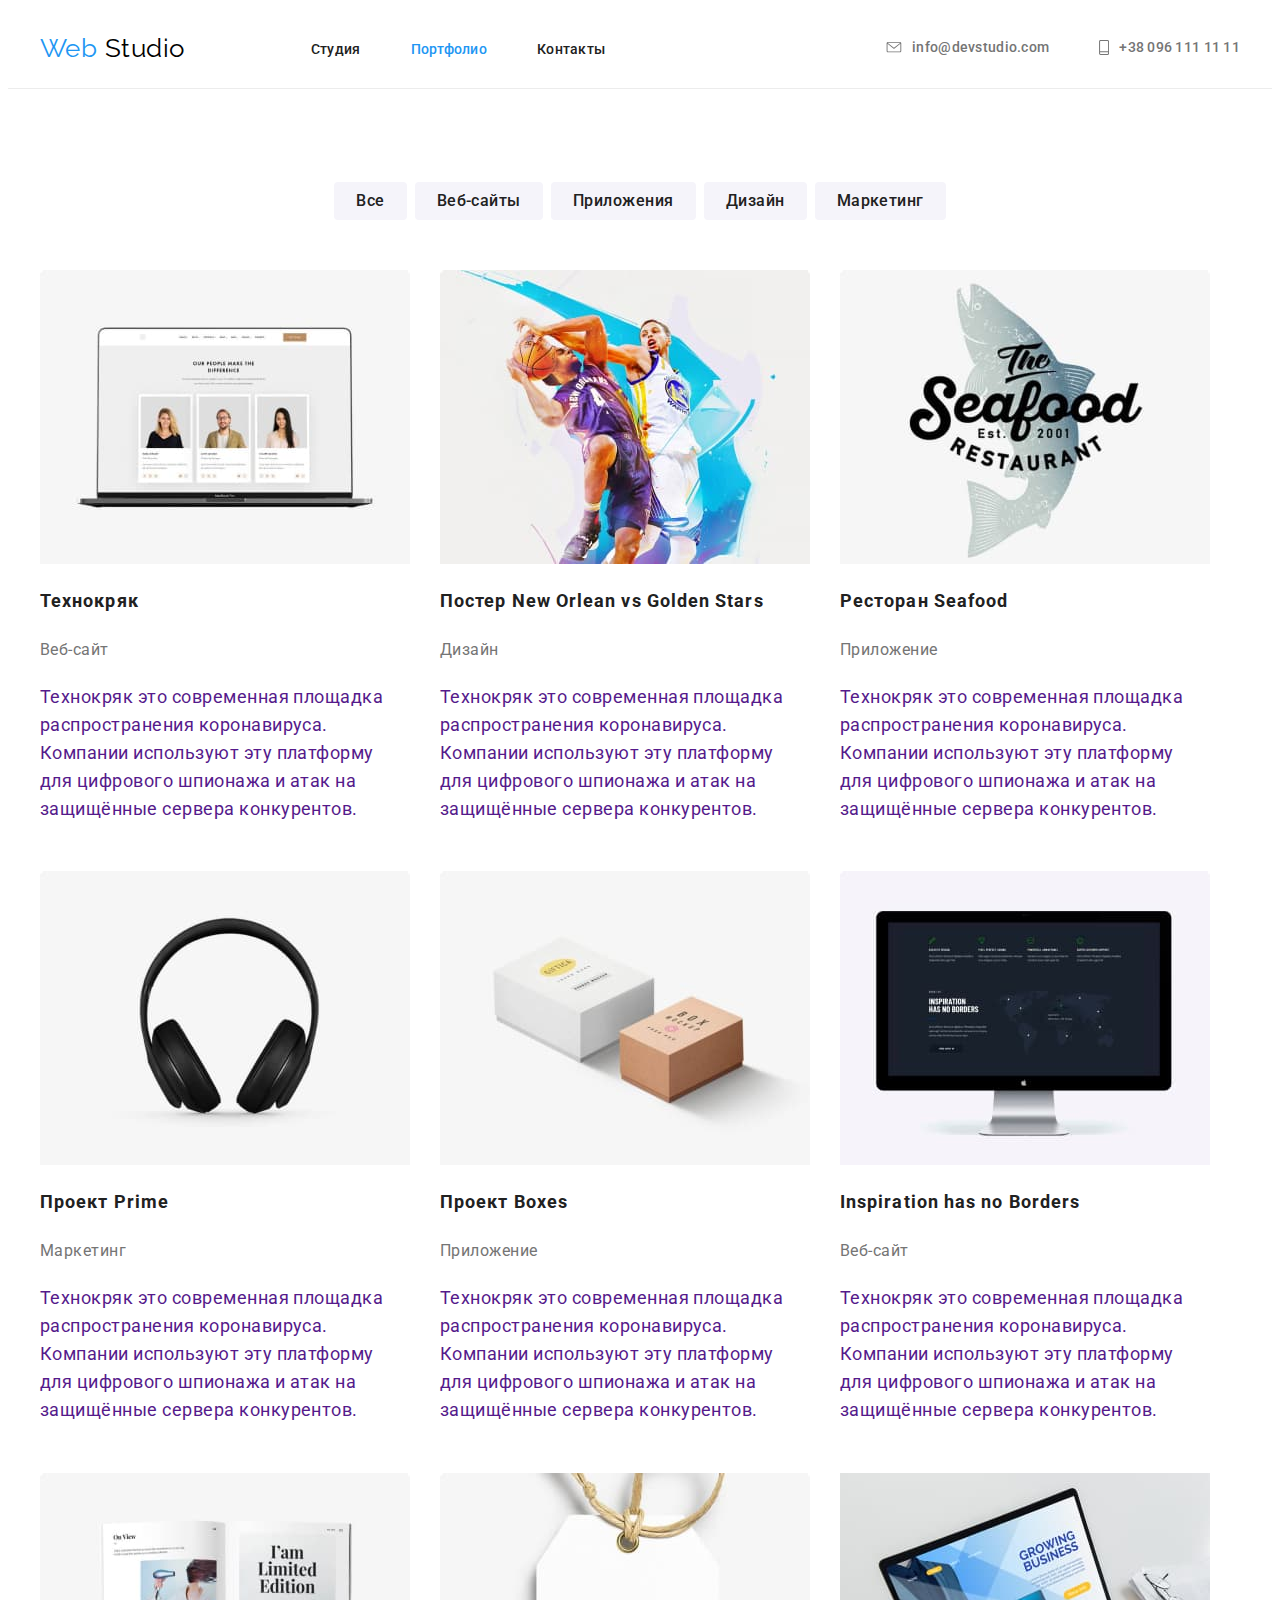
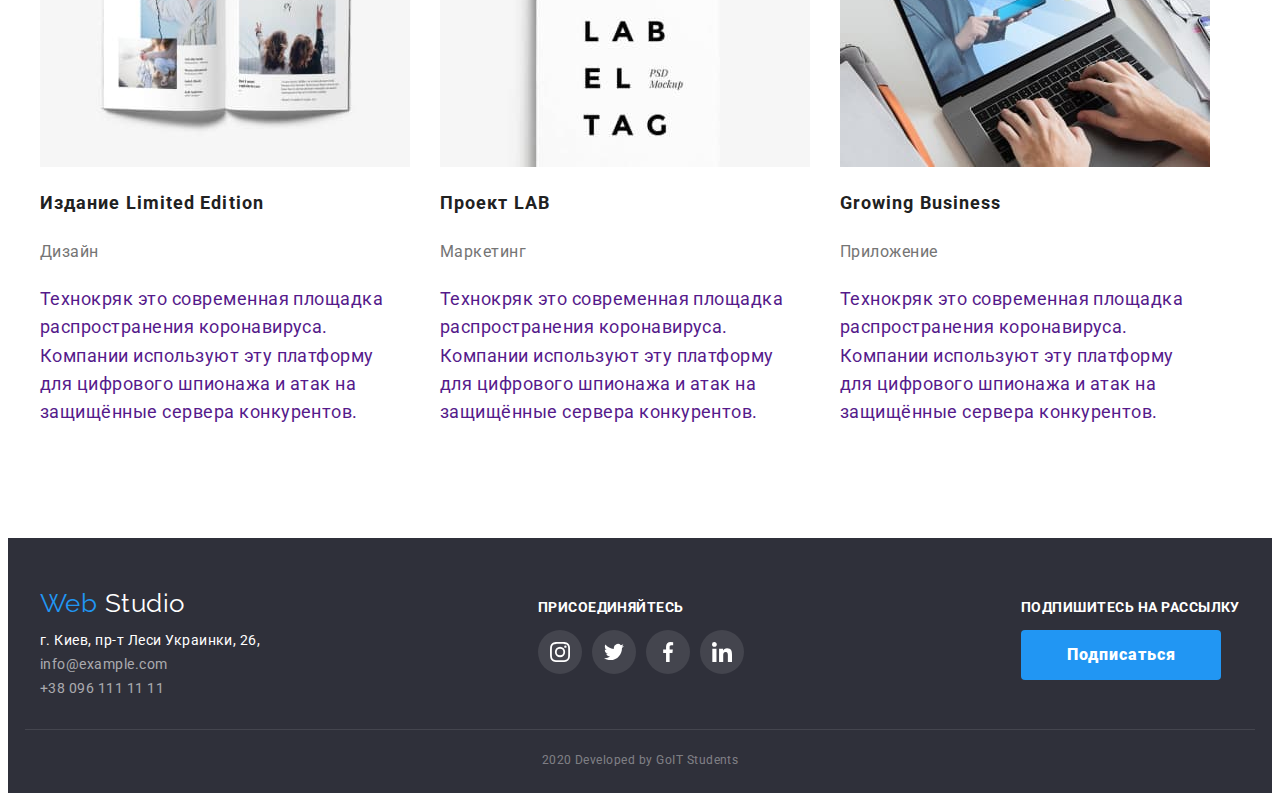
==== portfolio.html @ 70a76bbc "Added goit-markup-hw-04 files" ====
<!DOCTYPE html>
<html lang="ru">
  <head>
    <meta charset="UTF-8" />
    <meta name="viewport" content="width=device-width, initial-scale=1.0" />
    <title>Document</title>
    <link
      href="https://fonts.googleapis.com/css2?family=Raleway:wght@700&family=Roboto:wght@400;500;700&display=swap"
      rel="stylesheet"
    />
    <link rel="stylesheet" href="./css/styles.css" />
  </head>

  <body class="page">
    <!--Шапка сайта-->
    <header class="page-header">
      <div class="header container">
        <nav class="nav-conteiner">
          <a href="index.html" lang="en" class="logo">Web <span class="accent">Studio</span></a>
    
          <ul class="site-nav">
            <li class="item">
              <a href="./index.html" class="link">Студия</a>
            </li>
            <li class="item">
              <a href="./portfolio.html" class="link current">Портфолио</a>
            </li>
            <li class="item"><a href="" class="link">Контакты</a></li>
          </ul>
        </nav>
    
        <address class="address">
          <a href="mailto:info@devstudio.com" class="item">
            <svg class="mail-icon">
              <use href="./img/sprite.svg#Mail"></use>
            </svg>
            info@devstudio.com</a>
          <a href="tel:+380961111111" class="item">
            <svg class="tel-icon">
              <use href="./img/sprite.svg#Tel"></use>
            </svg>
            +38 096 111 11 11</a>
        </address>
      </div>
    </header>

    <main>
      <!-- <div class="portfolio container"> -->
        <h1 class="visually-hidden">Портфолио</h1>

        <ul class="portfolio-filter container">
          <li class="filter-list"><button type="button" class="button">Все</button></li>
          <li class="filter-list"><button type="button" class="button">Веб-сайты</button></li>
          <li class="filter-list"><button type="button" class="button">Приложения</button></li>
          <li class="filter-list"><button type="button" class="button">Дизайн</button></li>
          <li class="filter-list"><button type="button" class="button">Маркетинг</button></li>
        </ul>

        <ul class="projects container">
          <li class="projects-items">
            <a class="link" href="">
              <img src="./img/Технокряк.jpg" alt="Технокряк" />
              <h2 class="title">Технокряк</h2>
              <p class="subtitle">Веб-сайт</p>
              <p class="text">
                Технокряк это современная площадка распространения коронавируса.
                Компании используют эту платформу для цифрового шпионажа и атак
                на защищённые сервера конкурентов.
              </p>
            </a>
          </li>
          <li class="projects-items">
            <a class="link" href="">
              <img
                src="./img/Постер New Orlean vs Golden Stars.jpg"
                alt="Постер New Orlean vs Golden Stars"
              />
              <h2 class="title">Постер New Orlean vs Golden Stars</h2>
              <p class="subtitle">Дизайн</p>
              <p class="text">
                Технокряк это современная площадка распространения коронавируса.
                Компании используют эту платформу для цифрового шпионажа и атак
                на защищённые сервера конкурентов.
              </p>
            </a>
          </li>
          <li class="projects-items">
            <a class="link" href="">
              <img src="./img/Ресторан Seafood.jpg" alt="Ресторан Seafood" />
              <h2 class="title">Ресторан Seafood</h2>
              <p class="subtitle">Приложение</p>
              <p class="text">
                Технокряк это современная площадка распространения коронавируса.
                Компании используют эту платформу для цифрового шпионажа и атак
                на защищённые сервера конкурентов.
              </p>
            </a>
          </li>
          <li class="projects-items">
            <a class="link" href="">
              <img src="./img/Проект Prime.jpg" alt="Проект Prime" />
              <h2 class="title">Проект Prime</h2>
              <p class="subtitle">Маркетинг</p>
              <p class="text">
                Технокряк это современная площадка распространения коронавируса.
                Компании используют эту платформу для цифрового шпионажа и атак
                на защищённые сервера конкурентов.
              </p>
            </a>
          </li>
          <li class="projects-items">
            <a class="link" href="">
              <img src="./img/Проект Boxes.jpg" alt="Проект Boxes" />
              <h2 class="title">Проект Boxes</h2>
              <p class="subtitle">Приложение</p>
              <p class="text">
                Технокряк это современная площадка распространения коронавируса.
                Компании используют эту платформу для цифрового шпионажа и атак
                на защищённые сервера конкурентов.
              </p>
            </a>
          </li>
          <li class="projects-items">
            <a class="link" href="">
              <img
                src="./img/Inspiration has no Borders.jpg"
                alt="Inspiration has no Borders"
              />
              <h2 class="title">Inspiration has no Borders</h2>
              <p class="subtitle">Веб-сайт</p>
              <p class="text">
                Технокряк это современная площадка распространения коронавируса.
                Компании используют эту платформу для цифрового шпионажа и атак
                на защищённые сервера конкурентов.
              </p>
            </a>
          </li>
          <li class="projects-items">
            <a class="link" href="">
              <img
                src="./img/Издание Limited Edition.jpg"
                alt="Издание Limited Edition"
              />
              <h2 class="title">Издание Limited Edition</h2>
              <p class="subtitle">Дизайн</p>
              <p class="text">
                Технокряк это современная площадка распространения коронавируса.
                Компании используют эту платформу для цифрового шпионажа и атак
                на защищённые сервера конкурентов.
              </p>
            </a>
          </li>
          <li class="projects-items">
            <a class="link" href="">
              <img src="./img/Проект LAB.jpg" alt="Проект LAB" />
              <h2 class="title">Проект LAB</h2>
              <p class="subtitle">Маркетинг</p>
              <p class="text">
                Технокряк это современная площадка распространения коронавируса.
                Компании используют эту платформу для цифрового шпионажа и атак
                на защищённые сервера конкурентов.
              </p>
            </a>
          </li>
          <li class="projects-items">
            <a class="link" href="">
              <img src="./img/Growing-Business.jpg" alt="Growing Business" />
              <h2 class="title">Growing Business</h2>
              <p class="subtitle">Приложение</p>
              <p class="text">
                Технокряк это современная площадка распространения коронавируса.
                Компании используют эту платформу для цифрового шпионажа и атак
                на защищённые сервера конкурентов.
              </p>
            </a>
          </li>
        </ul>
      </div>
    </main>

    <!--Футер-->
    <footer class="footer">
      <div class="container">
        <div class="address-list">
          <a class="logo">Web <span class="logo-footer">Studio</span></a>
          <address class="address-footer">
            <a class="contact">г. Киев, пр-т Леси Украинки, 26, </a><br />
            <a href="mailto:info@example.com" class="info">info@example.com</a><br />
            <a href="tel:+380961111111" class="info">+38 096 111 11 11</a>
          </address>
        </div>
    
        <div class="action-social-links">
          <p class="action">Присоединяйтесь</p>
          <ul class="social-links">
            <li class="social-links_list">
              <a href="" aria-label="Cсылка на Instagram" class="social-links-footer">
                <svg class="social-links_icon">
                  <use href="./img/sprite.svg#instagram"></use>
                </svg>
              </a>
            </li>
            <li class="social-links_list">
              <a href="" aria-label="Cсылка на Twitter" class="social-links-footer">
                <svg class="social-links_icon">
                  <use href="./img/sprite.svg#twitter"></use>
                </svg>
              </a>
            </li>
            <li class="social-links_list">
              <a href="" aria-label="Cсылка на Facebook" class="social-links-footer">
                <svg class="social-links_icon">
                  <use href="./img/sprite.svg#facebook"></use>
                </svg>
              </a>
            </li>
            <li class="social-links_list">
              <a href="" aria-label="Cсылка на LinkedIn" class="social-links-footer">
                <svg class="social-links_icon">
                  <use href="./img/sprite.svg#linkedin"></use>
                </svg>
              </a>
            </li>
          </ul>
        </div>
    
        <div class="action-studio-button">
          <p class="action">Подпишитесь на рассылку</p>
          <a href="" class="studio-button">Подписаться</a>
        </div>
      </div>
    
      <p class="copyright">2020 Developed by GoIT Students</p>
    </footer>
  </body>
</html>
---- css/styles.css ----
/* Стили для index.html */

/* основной цвет фона #FFFFFF */
/* вторичный цвет фона #F5F4FA */
/* цвет основного текста #757575 */
/* вторичный цвет текста #212121 */
/* белый #FFFFFF */
/* акцент #2196F3 */

/* по умолчанию */
/* fon-style: normal */
/* fon-weight: 400 для p, 700 для h*/

.page {
  color: #757575;
  background-color: #ffffff;
  font-family: Roboto, sans-serif;
  letter-spacing: 0.03em;
}

*,
::after ::before {
  box-sizing: border-box;
  margin: 0;
  padding: 0;
}

.visually-hidden {
  position: absolute;
  clip: rect(0 0 0 0);
  width: 1px;
  height: 1px;
  margin: -1px;
}

.nav-conteiner {
  display: flex;
  align-items: center;
}
.container {
  margin-left: auto;
  margin-right: auto;
  width: 1200px;
  padding-left: 15px;
  padding-right: 15px;
}

.header {
  display: flex;
  align-items: center;
  justify-content: space-between;
  height: 80px;
}

.page-header {
  border-bottom: 1px solid #ececec;
}
ul {
  list-style: none;
}

/* Logo */

.logo {
  color: #2196f3;
  font-family: Raleway, cursive;
  font-size: 26px;
  line-height: 1.19;
  text-decoration: none;
}

.logo .accent {
  color: #000000;
}

/* Site-nav */
.site-nav .link {
  color: #212121;
  font-weight: 500;
  font-size: 14px;
  line-height: 1.14;
  letter-spacing: 0.02em;
  text-decoration: none;
}

.site-nav .link:hover,
.site-nav .link:focus {
  color: #2196f3;
}

.site-nav .link.current {
  color: #2196f3;
}

.site-nav {
  display: flex;
  margin-left: 86px;
}

.site-nav .item:not(:last-child) {
  margin-right: 50px;
}
/* address */
.address {
  display: flex;
  margin-left: auto;
}

.address .item + .item {
  margin-left: 50px;
}
.address .item {
  display: flex;
  align-items: center;
  color: #757575;
  text-decoration: none;
  font-style: normal;
  font-weight: 500;
  font-size: 14px;
  line-height: 1.14;
  letter-spacing: 0.02em;
}

.address .item:hover,
address .item:focus {
  color: #2196f3;
}

/* Hero */

.hero-title {
  margin-top: 0px;
  margin-bottom: 46px;
  padding-top: 200px;
  width: 646px;
  margin-left: auto;
  margin-right: auto;
  color: #ffffff;

  font-weight: 900;
  font-size: 44px;
  line-height: 1.36;
  letter-spacing: 0.06em;
  text-transform: uppercase;
  align-content: center;
}

.hero-button {
  display: inline-block;
  border-radius: 4px;
  padding: 10px 32px;
  min-width: 200px;

  color: #ffffff;
  background-color: #2196f3;

  font-weight: 700;
  font-size: 16px;
  line-height: 1.87;
  letter-spacing: 0.06em;
  text-align: center;
  text-decoration: none;
}
.hero {
  text-align: center;
  padding-top: 0;
  padding-bottom: 0;
}

/* Section */
.section {
  padding-top: 94px;
  padding-bottom: 94px;
}
.section-title {
  margin-top: 0;
  color: #212121;
  font-weight: 700;
  font-size: 36px;
  line-height: 1.17;
  text-align: center;
  margin-bottom: 50px;
}

/* Features */
.is-hidden {
  display: none;
}
.feature-list .title {
  margin-top: 0;
  margin-bottom: 10px;

  color: #212121;
  font-weight: 700;
  font-size: 14px;
  line-height: 1.14;
  text-transform: uppercase;
}

.feature-list .text {
  margin-top: 0;
  margin-bottom: 0;

  font-size: 14px;
  line-height: 1.71;
}

.feature-list {
  display: flex;
  justify-content: center;
}
.feature-list .list:not(:last-child) {
  margin-right: 30px;
}
/* Product */

.figure {
  margin: 0;
}
.product .product-list {
  font-weight: 700;
  font-size: 14px;
  line-height: 1.14;
  text-align: center;
  text-transform: uppercase;
  /* color: #ffffff; */
}

.product {
  display: flex;
  justify-content: space-between;
  padding-left: 0;
}

/* Team */
.team-list .title {
  margin-top: 30px;
  margin-bottom: 10px;
  color: #212121;
}

.team {
  background: #f5f4fa;
}

.team-list {
  display: flex;
  justify-content: center;
  text-align: center;
}

.team-list-container .title {
  font-weight: 500;
  font-size: 16px;
  line-height: 1.16;
  text-align: center;
}
.team-list-container {
  border-radius: 4px;
  padding-bottom: 24px;

  box-shadow: 0px 2px 1px rgba(0, 0, 0, 0.2), 0px 1px 1px rgba(0, 0, 0, 0.14),
    0px 1px 3px rgba(0, 0, 0, 0.12);
  background-color: #ffffff;
}
.team-list-container:not(:last-child) {
  margin-right: 30px;
}

.team-list-container:hover,
.team-list-container:focus {
  box-shadow: 1px 4px 6px rgba(0, 0, 0, 0.16), 0px 4px 4px rgba(0, 0, 0, 0.06),
    0px 1px 1px rgba(0, 0, 0, 0.12);
  cursor: pointer;
}

.team-list-container .social-links {
  display: flex;
}
.job-title {
  margin-top: 0;
  margin-bottom: 16px;
}
/* Clients */
.section .list-clients {
  display: flex;
  justify-content: center;
  margin: 0;
  padding: 0;
}

.list-clients .item:not(:last-child) {
  display: flex;
  justify-content: center;
  margin-right: 30px;
  width: 170px;
  height: 90px;
}

.list-clients .item {
  display: flex;
  justify-content: center;
  align-items: center;
  border: 1px solid #afb1b8;
  border-radius: 4px;
  width: 170px;
  height: 90px;
  cursor: pointer;
  color: #afb1b8;
}

.list-clients .item:hover,
.list-clients .item:focus {
  border: 1px solid #2196f3;
  color: #2196f3;
}

/* Футер */
.contact {
  font-style: normal;
  font-weight: 400;
  font-size: 14px;
  line-height: 1.71;
  color: #ffffff;
}

.info {
  font-style: normal;
  font-weight: 400;
  font-size: 14px;
  line-height: 1.71;
  color: rgba(255, 255, 255, 0.6);
  text-decoration: none;
}

.studio-button {
  display: inline-block;
  border-radius: 4px;
  padding: 10px 45px 10px 46px;
  min-width: 109px;

  background-color: #2196f3;
  color: #ffffff;

  font-weight: 900;
  font-size: 16px;
  line-height: 1.87;
  text-align: center;
  letter-spacing: 0.06em;
  text-decoration: none;
}

.action {
  font-weight: 700;
  font-size: 14px;
  line-height: 1.14;
  text-transform: uppercase;
  color: #ffffff;
}

.footer {
  background-color: #2f303a;
}

.copyright {
  padding-top: 18px;
  padding-bottom: 21px;
  margin-top: 0;
  margin-bottom: 0;

  font-style: normal;
  font-weight: 400;
  font-size: 12px;
  line-height: 2;
  text-align: center;
  color: rgba(255, 255, 255, 0.4);
}
.logo-footer {
  color: #ffffff;
}
.footer .container {
  display: flex;
  padding-bottom: 28px;
  padding-top: 48px;

  justify-content: space-between;
  align-items: baseline;
  border-bottom: 1px solid rgba(255, 255, 255, 0.1);
}

.address-footer .contact {
  margin-bottom: 9px;
}

.social-links {
  display: flex;
  padding-left: 0;
  margin-top: 0;
  margin-bottom: 0;
  align-items: center;
  justify-content: center;
}

.footer .logo {
  display: block;
  margin-bottom: 10px;
}

/* Стили для portfolio.html */

/* основной цвет фона #FFFFFF */
/* вторичный цвет фона #F5F4FA */
/* цвет основного текста #212121 */
/* вторичный цвет текста #757575 */

.portfolio-filter .button {
  /* margin-right: 8px; */
  color: #212121;
  padding: 6px 22px;
  letter-spacing: 0.03em;
  border: transparent;
  border-radius: 4px;
  background: #f5f4fa;
}
.filter-list:not(:last-child) {
  margin-right: 8px;
}

.portfolio-filter .button:hover,
.portfolio-filter .button:focus {
  color: #ffffff;
  background-color: #2196f3;
  cursor: pointer;
}

button {
  font-family: inherit;
  font-weight: 500;
  font-size: 16px;
  line-height: 1.63;
  text-align: center;
}

.projects .title {
  font-weight: 700;
  font-size: 18px;
  line-height: 2;
  letter-spacing: 0.06em;
  color: #212121;
}

.projects .link {
  text-decoration: none;
}

.projects .subtitle {
  font-weight: 400;
  font-size: 16px;
  line-height: 1.87;
  color: #757575;
}

.projects .text {
  font-weight: 400;
  font-size: 18px;
  line-height: 1.56;
  /* color: #ffffff; */
}

.projects {
  display: flex;
  flex-wrap: wrap;
  margin-top: 0;
  margin-bottom: 94px;
}

.projects-items {
  width: 370px;
}

.projects-items:not(:nth-child(3n)) {
  margin-right: 30px;
}

.projects-items:not(:nth-last-child(-n + 3)) {
  margin-bottom: 30px;
}

.projects-items:hover,
.projects-items:focus {
  box-shadow: 1px 4px 6px rgba(0, 0, 0, 0.16), 0px 4px 4px rgba(0, 0, 0, 0.06),
    0px 1px 1px rgba(0, 0, 0, 0.12);
  cursor: pointer;
}

.portfolio-filter {
  display: flex;
  justify-content: center;
  margin-bottom: 50px;
  margin-top: 93px;
}

/* Оформление иконок */

/* Шапка */
.mail-icon {
  width: 16px;
  height: 11px;
  margin-right: 10px;
  fill: currentColor;
}

.tel-icon {
  width: 10px;
  height: 15px;
  margin-right: 10px;
  fill: currentColor;
}

/* Hero */

.hero > .overley {
  height: 600px;
  max-width: 1600px;
  margin-left: auto;
  margin-right: auto;
  background-color: #757575;
  background-image: linear-gradient(
      to right,
      rgba(47, 48, 58, 0.8),
      rgba(47, 48, 58, 0.8)
    ),
    url(../img/Header.jpg);
  background-repeat: no-repeat;
  background-position: center;
  background-size: cover;
}

/* Функции */

.feature .background-icon {
  display: flex;
  justify-content: center;
  align-items: center;
  width: 270px;
  margin-bottom: 30px;
  height: 120px;
  background-color: #f5f4fa;
}

/* Команда */
.social-links_icon {
  width: 20px;
  height: 20px;
  fill: currentColor;
}

.social-links_item {
  display: flex;
  justify-content: center;
  align-items: center;
  border-radius: 50%;
  width: 44px;
  height: 44px;
  color: #afb1b8;
}

.social-links_item:hover {
  color: white;
  background-color: #2196f3;
}

.social-links_list:not(:last-child) {
  margin-right: 10px;
}

/* Клиенты */

.clients-logo1 {
  width: 45px;
  height: 50px;
  fill: currentColor;
  cursor: pointer;
}
.clients-logo2 {
  width: 40px;
  height: 52px;
  fill: currentColor;
  cursor: pointer;
}
.clients-logo3 {
  width: 41px;
  height: 43px;
  fill: currentColor;
  cursor: pointer;
}
.clients-logo4 {
  width: 80px;
  height: 42px;
  fill: currentColor;
  cursor: pointer;
}
.clients-logo5 {
  width: 59px;
  height: 47px;
  fill: currentColor;
  cursor: pointer;
}
.clients-logo6 {
  width: 89px;
  height: 45px;
  fill: currentColor;
  cursor: pointer;
}

/* Футер */
.social-links-footer {
  display: flex;
  justify-content: center;
  align-items: center;
  border-radius: 50%;
  width: 44px;
  height: 44px;
  color: white;
  background: rgba(255, 255, 255, 0.1);
}

.social-links-footer:hover {
  background-color: #2196f3;
}
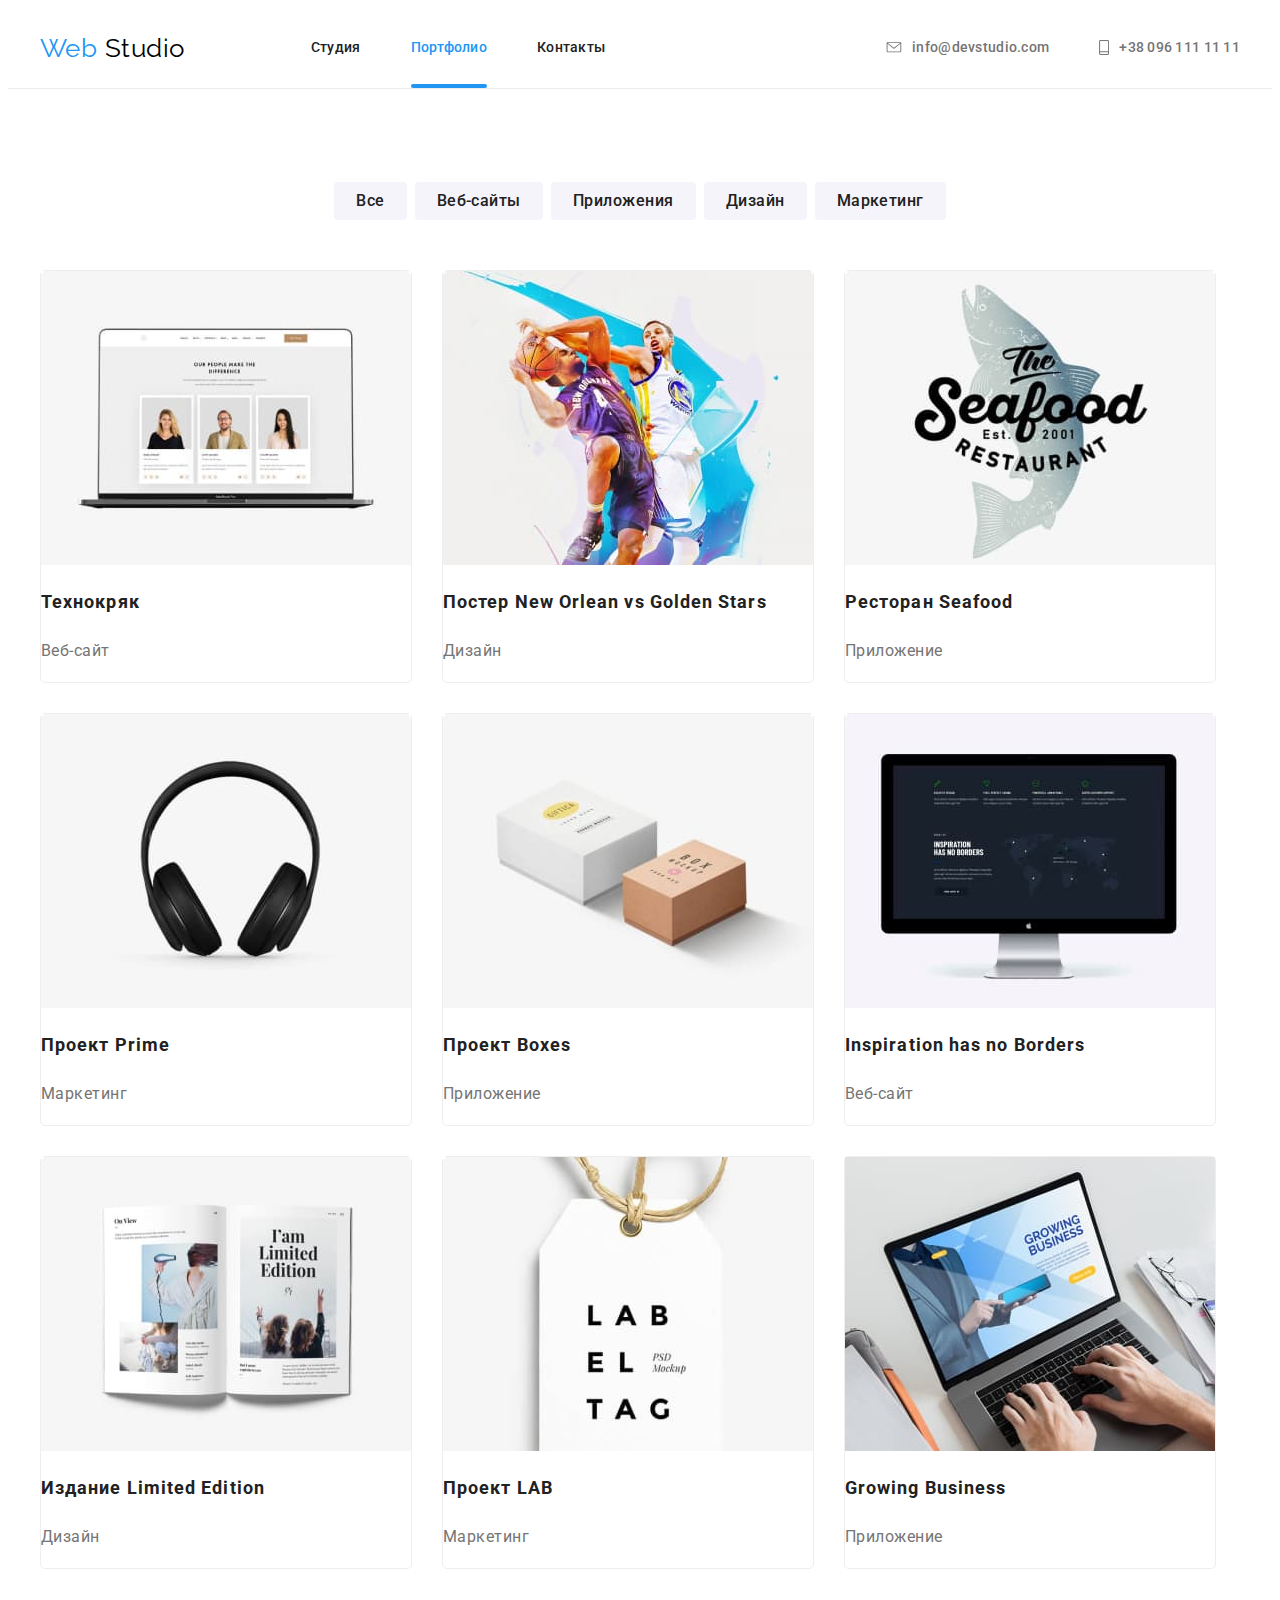
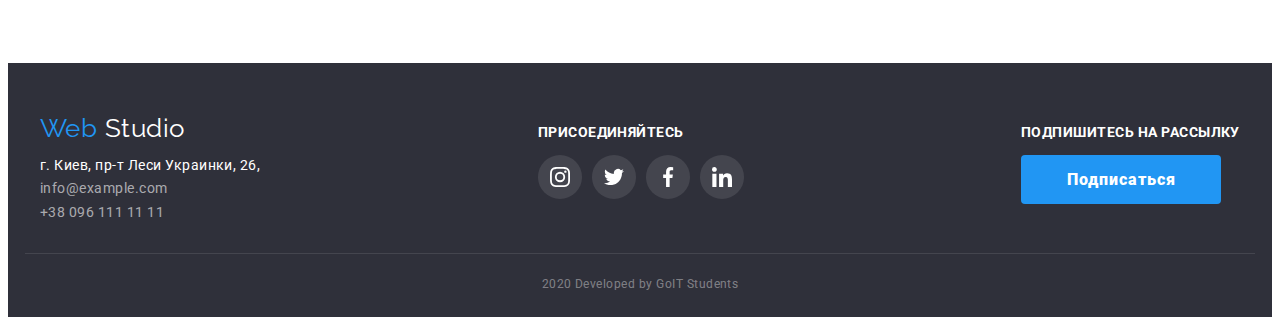
==== commit 8508730c: "Finished work" ====
--- a/portfolio.html
+++ b/portfolio.html
@@ -59,119 +59,157 @@
         <ul class="projects container">
           <li class="projects-items">
             <a class="link" href="">
-              <img src="./img/Технокряк.jpg" alt="Технокряк" />
+              <div class="box">
+                <img src="./img/Технокряк.jpg" alt="Технокряк" />
+                <div class="overlay">
+                <p class="text">
+                  Технокряк это современная площадка распространения коронавируса.
+                  Компании используют эту платформу для цифрового шпионажа и атак
+                  на защищённые сервера конкурентов.
+                </p>
+                </div>
+              </div>
               <h2 class="title">Технокряк</h2>
               <p class="subtitle">Веб-сайт</p>
-              <p class="text">
-                Технокряк это современная площадка распространения коронавируса.
-                Компании используют эту платформу для цифрового шпионажа и атак
-                на защищённые сервера конкурентов.
-              </p>
-            </a>
-          </li>
-          <li class="projects-items">
-            <a class="link" href="">
+              
+            </a>
+          </li>
+          <li class="projects-items">
+            <a class="link" href="">
+              <div class="box">
               <img
                 src="./img/Постер New Orlean vs Golden Stars.jpg"
                 alt="Постер New Orlean vs Golden Stars"
               />
+              <div class="overlay">
+              <p class="text">
+                Технокряк это современная площадка распространения коронавируса.
+                Компании используют эту платформу для цифрового шпионажа и атак
+                на защищённые сервера конкурентов.
+              </p>
+              </div>
+              </div>
               <h2 class="title">Постер New Orlean vs Golden Stars</h2>
               <p class="subtitle">Дизайн</p>
-              <p class="text">
-                Технокряк это современная площадка распространения коронавируса.
-                Компании используют эту платформу для цифрового шпионажа и атак
-                на защищённые сервера конкурентов.
-              </p>
-            </a>
-          </li>
-          <li class="projects-items">
-            <a class="link" href="">
+            </a>
+          </li>
+          <li class="projects-items">
+            <a class="link" href="">
+              <div class="box">
               <img src="./img/Ресторан Seafood.jpg" alt="Ресторан Seafood" />
+              <div class="overlay">
+              <p class="text">
+                Технокряк это современная площадка распространения коронавируса.
+                Компании используют эту платформу для цифрового шпионажа и атак
+                на защищённые сервера конкурентов.
+              </p>
+              
+              </div>
+              </div>
               <h2 class="title">Ресторан Seafood</h2>
               <p class="subtitle">Приложение</p>
-              <p class="text">
-                Технокряк это современная площадка распространения коронавируса.
-                Компании используют эту платформу для цифрового шпионажа и атак
-                на защищённые сервера конкурентов.
-              </p>
-            </a>
-          </li>
-          <li class="projects-items">
-            <a class="link" href="">
+            </a>
+          </li>
+          <li class="projects-items">
+            <a class="link" href="">
+              <div class="box">
               <img src="./img/Проект Prime.jpg" alt="Проект Prime" />
+              <div class="overlay">
+              <p class="text">
+                Технокряк это современная площадка распространения коронавируса.
+                Компании используют эту платформу для цифрового шпионажа и атак
+                на защищённые сервера конкурентов.
+              </p>
+              </div>
+              </div>
               <h2 class="title">Проект Prime</h2>
               <p class="subtitle">Маркетинг</p>
-              <p class="text">
-                Технокряк это современная площадка распространения коронавируса.
-                Компании используют эту платформу для цифрового шпионажа и атак
-                на защищённые сервера конкурентов.
-              </p>
-            </a>
-          </li>
-          <li class="projects-items">
-            <a class="link" href="">
+            </a>
+          </li>
+          <li class="projects-items">
+            <a class="link" href="">
+              <div class="box">
               <img src="./img/Проект Boxes.jpg" alt="Проект Boxes" />
+              <div class="overlay">
+              <p class="text">
+                Технокряк это современная площадка распространения коронавируса.
+                Компании используют эту платформу для цифрового шпионажа и атак
+                на защищённые сервера конкурентов.
+              </p>
+              </div>
+              </div>
               <h2 class="title">Проект Boxes</h2>
               <p class="subtitle">Приложение</p>
-              <p class="text">
-                Технокряк это современная площадка распространения коронавируса.
-                Компании используют эту платформу для цифрового шпионажа и атак
-                на защищённые сервера конкурентов.
-              </p>
-            </a>
-          </li>
-          <li class="projects-items">
-            <a class="link" href="">
+            </a>
+          </li>
+          <li class="projects-items">
+            <a class="link" href="">
+              <div class="box">
               <img
                 src="./img/Inspiration has no Borders.jpg"
                 alt="Inspiration has no Borders"
               />
+              <div class="overlay">
+              <p class="text">
+                Технокряк это современная площадка распространения коронавируса.
+                Компании используют эту платформу для цифрового шпионажа и атак
+                на защищённые сервера конкурентов.
+              </p>
+              </div>
+              </div>
               <h2 class="title">Inspiration has no Borders</h2>
               <p class="subtitle">Веб-сайт</p>
-              <p class="text">
-                Технокряк это современная площадка распространения коронавируса.
-                Компании используют эту платформу для цифрового шпионажа и атак
-                на защищённые сервера конкурентов.
-              </p>
-            </a>
-          </li>
-          <li class="projects-items">
-            <a class="link" href="">
+            </a>
+          </li>
+          <li class="projects-items">
+            <a class="link" href="">
+              <div class="box">
               <img
                 src="./img/Издание Limited Edition.jpg"
                 alt="Издание Limited Edition"
               />
+              <div class="overlay">
+              <p class="text">
+                Технокряк это современная площадка распространения коронавируса.
+                Компании используют эту платформу для цифрового шпионажа и атак
+                на защищённые сервера конкурентов.
+              </p>
+              </div>
+              </div>
               <h2 class="title">Издание Limited Edition</h2>
               <p class="subtitle">Дизайн</p>
-              <p class="text">
-                Технокряк это современная площадка распространения коронавируса.
-                Компании используют эту платформу для цифрового шпионажа и атак
-                на защищённые сервера конкурентов.
-              </p>
-            </a>
-          </li>
-          <li class="projects-items">
-            <a class="link" href="">
+            </a>
+          </li>
+          <li class="projects-items">
+            <a class="link" href="">
+              <div class="box">
               <img src="./img/Проект LAB.jpg" alt="Проект LAB" />
+              <div class="overlay">
+              <p class="text">
+                Технокряк это современная площадка распространения коронавируса.
+                Компании используют эту платформу для цифрового шпионажа и атак
+                на защищённые сервера конкурентов.
+              </p>
+              </div>
+              </div>
               <h2 class="title">Проект LAB</h2>
               <p class="subtitle">Маркетинг</p>
-              <p class="text">
-                Технокряк это современная площадка распространения коронавируса.
-                Компании используют эту платформу для цифрового шпионажа и атак
-                на защищённые сервера конкурентов.
-              </p>
-            </a>
-          </li>
-          <li class="projects-items">
-            <a class="link" href="">
+            </a>
+          </li>
+          <li class="projects-items">
+            <a class="link" href="">
+              <div class="box">
               <img src="./img/Growing-Business.jpg" alt="Growing Business" />
+              <div class="overlay">
+              <p class="text">
+                Технокряк это современная площадка распространения коронавируса.
+                Компании используют эту платформу для цифрового шпионажа и атак
+                на защищённые сервера конкурентов.
+              </p>
+              </div>
+              </div>
               <h2 class="title">Growing Business</h2>
               <p class="subtitle">Приложение</p>
-              <p class="text">
-                Технокряк это современная площадка распространения коронавируса.
-                Компании используют эту платформу для цифрового шпионажа и атак
-                на защищённые сервера конкурентов.
-              </p>
             </a>
           </li>
         </ul>
--- a/css/styles.css
+++ b/css/styles.css
@@ -75,6 +75,12 @@
 
 /* Site-nav */
 .site-nav .link {
+  position: relative;
+  display: block;
+  padding-top: 32px;
+  padding-bottom: 32px;
+  font-weight: 500;
+  transition: color 250ms cubic-bezier(0.4, 0, 0.2, 1);
   color: #212121;
   font-weight: 500;
   font-size: 14px;
@@ -124,6 +130,7 @@
 .address .item:hover,
 address .item:focus {
   color: #2196f3;
+  transition: color 250ms cubic-bezier(0.4, 0, 0.2, 1);
 }
 
 /* Hero */
@@ -215,15 +222,24 @@
 /* Product */
 
 .figure {
+  position: relative;
   margin: 0;
 }
 .product .product-list {
+  position: absolute;
+  width: 100%;
+  height: 70px;
+  bottom: 0;
+  margin: 0;
+  padding: 27px;
+  background: rgba(47, 48, 58, 0.8);
+  border-radius: 0px 0px 4px 4px;
   font-weight: 700;
   font-size: 14px;
   line-height: 1.14;
   text-align: center;
   text-transform: uppercase;
-  /* color: #ffffff; */
+  color: #ffffff;
 }
 
 .product {
@@ -272,6 +288,7 @@
   box-shadow: 1px 4px 6px rgba(0, 0, 0, 0.16), 0px 4px 4px rgba(0, 0, 0, 0.06),
     0px 1px 1px rgba(0, 0, 0, 0.12);
   cursor: pointer;
+  transition: box-shadow 250ms cubic-bezier(0.4, 0, 0.2, 1);
 }
 
 .team-list-container .social-links {
@@ -313,6 +330,7 @@
 .list-clients .item:focus {
   border: 1px solid #2196f3;
   color: #2196f3;
+  transition: color 250ms cubic-bezier(0.4, 0, 0.2, 1);
 }
 
 /* Футер */
@@ -431,6 +449,7 @@
   color: #ffffff;
   background-color: #2196f3;
   cursor: pointer;
+  transition: background-color 250ms cubic-bezier(0.4, 0, 0.2, 1);
 }
 
 button {
@@ -476,6 +495,8 @@
 
 .projects-items {
   width: 370px;
+  border: 1px solid #eeeeee;
+  border-radius: 5px;
 }
 
 .projects-items:not(:nth-child(3n)) {
@@ -491,6 +512,7 @@
   box-shadow: 1px 4px 6px rgba(0, 0, 0, 0.16), 0px 4px 4px rgba(0, 0, 0, 0.06),
     0px 1px 1px rgba(0, 0, 0, 0.12);
   cursor: pointer;
+  transition: box-shadow 250ms cubic-bezier(0.4, 0, 0.2, 1);
 }
 
 .portfolio-filter {
@@ -565,9 +587,11 @@
   color: #afb1b8;
 }
 
-.social-links_item:hover {
+.social-links_item:hover,
+.social-links_item:focus {
   color: white;
   background-color: #2196f3;
+  transition: color 250ms cubic-bezier(0.4, 0, 0.2, 1);
 }
 
 .social-links_list:not(:last-child) {
@@ -625,6 +649,58 @@
   background: rgba(255, 255, 255, 0.1);
 }
 
-.social-links-footer:hover {
+.social-links-footer:hover,
+.social-links-footer:focus {
   background-color: #2196f3;
-}
+  transition: background-color 250ms cubic-bezier(0.4, 0, 0.2, 1);
+}
+
+.site-nav .link.current::after {
+  opacity: 1;
+}
+.site-nav .link::after {
+  content: "";
+  position: absolute;
+  left: 0;
+  bottom: 0;
+  display: block;
+  width: 100%;
+  height: 4px;
+  background-color: #2196f3;
+  border-radius: 2px;
+  opacity: 0;
+  transition: opacity 250ms cubic-bezier(0.4, 0, 0.2, 1);
+}
+
+.box {
+  overflow: hidden;
+  position: relative;
+}
+
+.overlay .text {
+  top: 0;
+  padding: 63px 24px;
+  margin: 0;
+  background-color: rgba(33, 150, 243, 0.9);
+  transition: transform 250ms cubic-bezier(0.4, 0, 0.2, 1);
+
+  width: 100%;
+  height: 100%;
+  font-size: 18px;
+  line-height: 1.5;
+  letter-spacing: 0.03em;
+  color: #ffffff;
+}
+.overlay {
+  position: absolute;
+  top: 0;
+  left: 0;
+  width: 100%;
+  height: 100%;
+  transform: translateY(100%);
+  transition: transform 250ms cubic-bezier(0.4, 0, 0.2, 1);
+}
+.link:hover .overlay,
+.link:focus .overlay {
+  transform: translateY(0);
+}
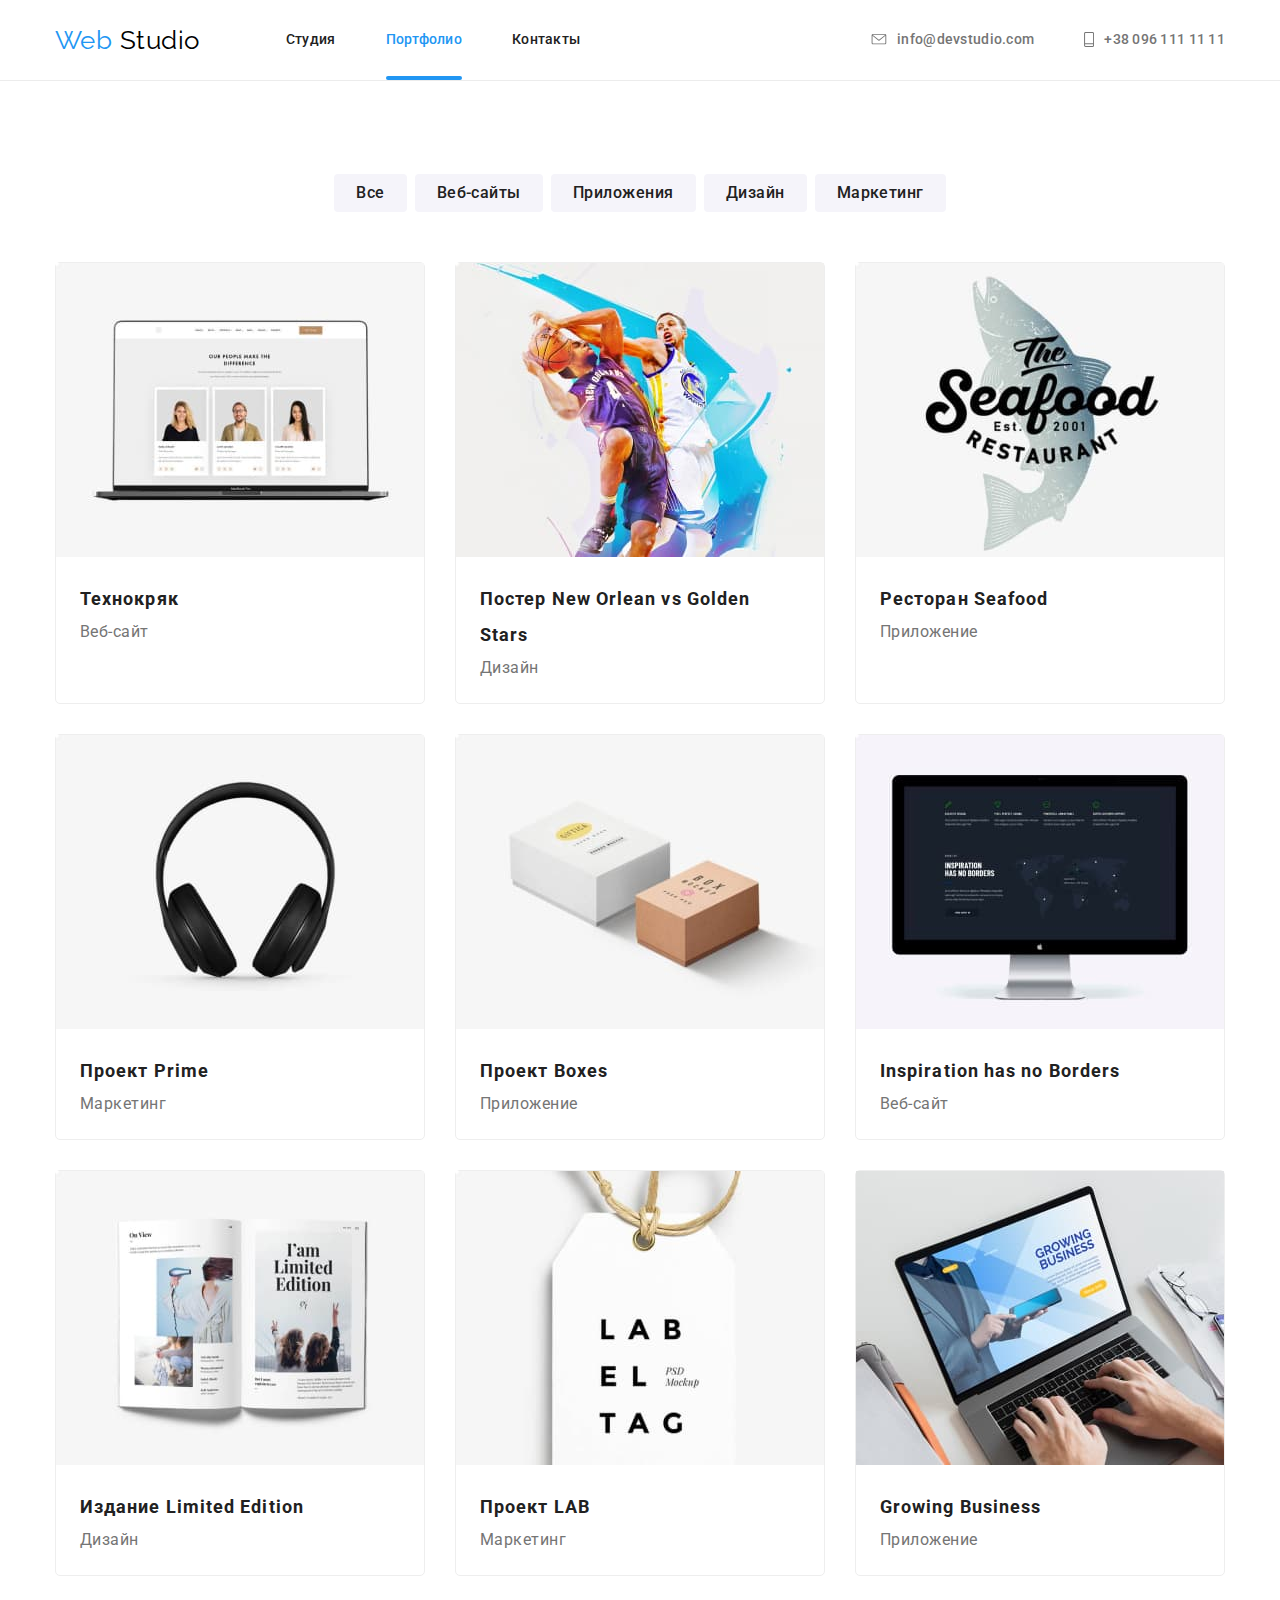
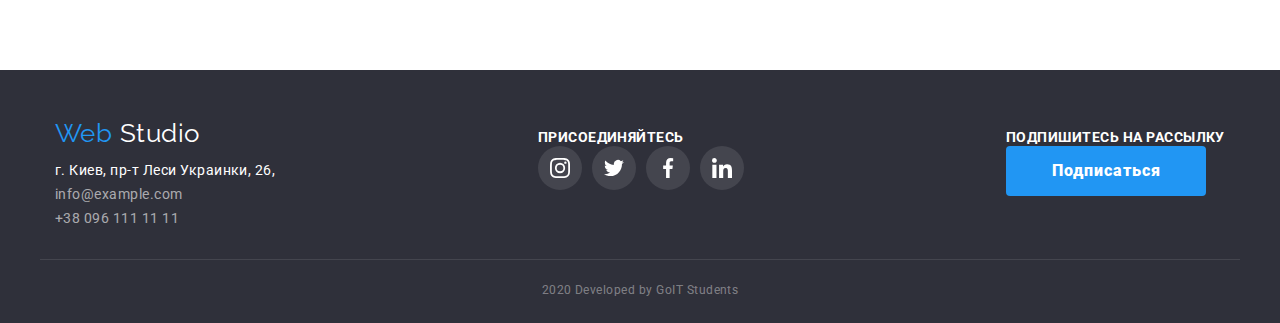
==== commit a883ffef: "Some adits" ====
--- a/portfolio.html
+++ b/portfolio.html
@@ -69,9 +69,10 @@
                 </p>
                 </div>
               </div>
+              <div class="title-subtitle">
               <h2 class="title">Технокряк</h2>
               <p class="subtitle">Веб-сайт</p>
-              
+              </div>
             </a>
           </li>
           <li class="projects-items">
@@ -89,8 +90,10 @@
               </p>
               </div>
               </div>
+              <div class="title-subtitle">
               <h2 class="title">Постер New Orlean vs Golden Stars</h2>
               <p class="subtitle">Дизайн</p>
+              </div>
             </a>
           </li>
           <li class="projects-items">
@@ -106,8 +109,10 @@
               
               </div>
               </div>
+              <div class="title-subtitle">
               <h2 class="title">Ресторан Seafood</h2>
               <p class="subtitle">Приложение</p>
+              </div>
             </a>
           </li>
           <li class="projects-items">
@@ -122,8 +127,10 @@
               </p>
               </div>
               </div>
+              <div class="title-subtitle">
               <h2 class="title">Проект Prime</h2>
               <p class="subtitle">Маркетинг</p>
+              </div>
             </a>
           </li>
           <li class="projects-items">
@@ -138,8 +145,10 @@
               </p>
               </div>
               </div>
+              <div class="title-subtitle">
               <h2 class="title">Проект Boxes</h2>
               <p class="subtitle">Приложение</p>
+              </div>
             </a>
           </li>
           <li class="projects-items">
@@ -157,8 +166,10 @@
               </p>
               </div>
               </div>
+              <div class="title-subtitle">
               <h2 class="title">Inspiration has no Borders</h2>
               <p class="subtitle">Веб-сайт</p>
+              </div>
             </a>
           </li>
           <li class="projects-items">
@@ -176,8 +187,10 @@
               </p>
               </div>
               </div>
+              <div class="title-subtitle">
               <h2 class="title">Издание Limited Edition</h2>
               <p class="subtitle">Дизайн</p>
+              </div>
             </a>
           </li>
           <li class="projects-items">
@@ -192,8 +205,10 @@
               </p>
               </div>
               </div>
+              <div class="title-subtitle">
               <h2 class="title">Проект LAB</h2>
               <p class="subtitle">Маркетинг</p>
+              </div>
             </a>
           </li>
           <li class="projects-items">
@@ -208,8 +223,10 @@
               </p>
               </div>
               </div>
+              <div class="title-subtitle">
               <h2 class="title">Growing Business</h2>
               <p class="subtitle">Приложение</p>
+              </div>
             </a>
           </li>
         </ul>
--- a/css/styles.css
+++ b/css/styles.css
@@ -19,7 +19,8 @@
 }
 
 *,
-::after ::before {
+::after,
+::before {
   box-sizing: border-box;
   margin: 0;
   padding: 0;
@@ -221,6 +222,10 @@
 }
 /* Product */
 
+.product_img {
+  display: block;
+}
+
 .figure {
   position: relative;
   margin: 0;
@@ -461,6 +466,7 @@
 }
 
 .projects .title {
+  margin-top: 0;
   font-weight: 700;
   font-size: 18px;
   line-height: 2;
@@ -473,12 +479,15 @@
 }
 
 .projects .subtitle {
+  margin-bottom: 0;
   font-weight: 400;
   font-size: 16px;
   line-height: 1.87;
   color: #757575;
 }
-
+.title-subtitle {
+  padding: 20px 24px;
+}
 .projects .text {
   font-weight: 400;
   font-size: 18px;
@@ -591,7 +600,8 @@
 .social-links_item:focus {
   color: white;
   background-color: #2196f3;
-  transition: color 250ms cubic-bezier(0.4, 0, 0.2, 1);
+  transition: color 250ms cubic-bezier(0.4, 0, 0.2, 1),
+    background-color 250ms cubic-bezier(0.4, 0, 0.2, 1);
 }
 
 .social-links_list:not(:last-child) {
